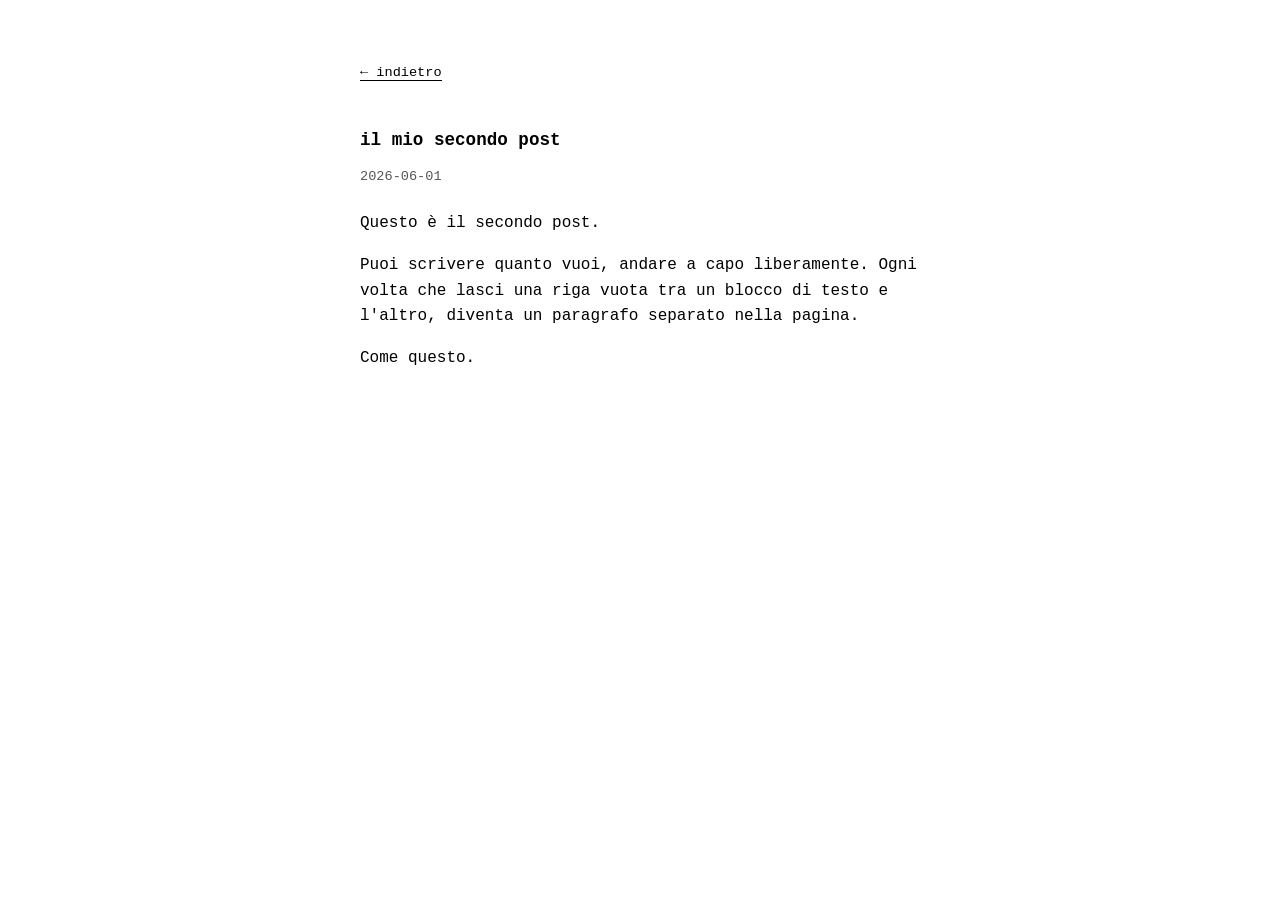
==== posts/2026-06-01-secondo-post.html @ d2d7e6b6 "primo caricamento del sito" ====
<!DOCTYPE html>
<html lang="it">
<head>
  <meta charset="utf-8">
  <meta name="viewport" content="width=device-width, initial-scale=1">
  <title>il mio secondo post</title>
  <link rel="stylesheet" href="../stile.css">
</head>
<body>
  <nav><a href="../index.html">← indietro</a></nav>
  <article>
    <h1>il mio secondo post</h1>
    <p class="data">2026-06-01</p>
    
    <p>Questo è il secondo post.</p>
<p>Puoi scrivere quanto vuoi, andare a capo liberamente. Ogni volta che lasci una riga vuota tra un blocco di testo e l'altro, diventa un paragrafo separato nella pagina.</p>
<p>Come questo.</p>
  </article>
</body>
</html>
---- stile.css ----
/* reset: togli tutto quello che il browser aggiunge di suo */
* {
  margin: 0;
  padding: 0;
  box-sizing: border-box;
}

body {
  background: #ffffff;
  color: #000000;
  font-family: "Courier New", Courier, monospace;
  font-size: 16px;
  line-height: 1.6;
  max-width: 600px;
  margin: 60px auto;
  padding: 0 20px;
}

/* titolo principale della homepage */
h1 {
  font-size: 1.2rem;
  font-weight: normal;
  text-transform: lowercase;
  border-bottom: 1px solid #000;
  padding-bottom: 8px;
  margin-bottom: 32px;
}

/* titolo del singolo post */
article h1 {
  font-size: 1.1rem;
  font-weight: bold;
  border-bottom: none;
  margin-bottom: 4px;
}

/* data sotto il titolo */
.data {
  font-size: 0.85rem;
  color: #555;
  margin-bottom: 24px;
}

/* lista dei post in homepage */
ul {
  list-style: none;
}

ul li {
  margin-bottom: 12px;
}

ul li a {
  color: #000;
  text-decoration: underline;
}

ul li a:hover {
  background: #000;
  color: #fff;
}

/* link "← indietro" */
nav {
  margin-bottom: 40px;
}

nav a {
  color: #000;
  text-decoration: none;
  font-size: 0.85rem;
  border-bottom: 1px solid #000;
}

nav a:hover {
  background: #000;
  color: #fff;
}

/* paragrafi del testo */
p {
  margin-bottom: 16px;
}

/* foto nel post */
img {
  display: block;
  max-width: 100%;
  margin: 24px 0;
  border: 1px solid #000;
}
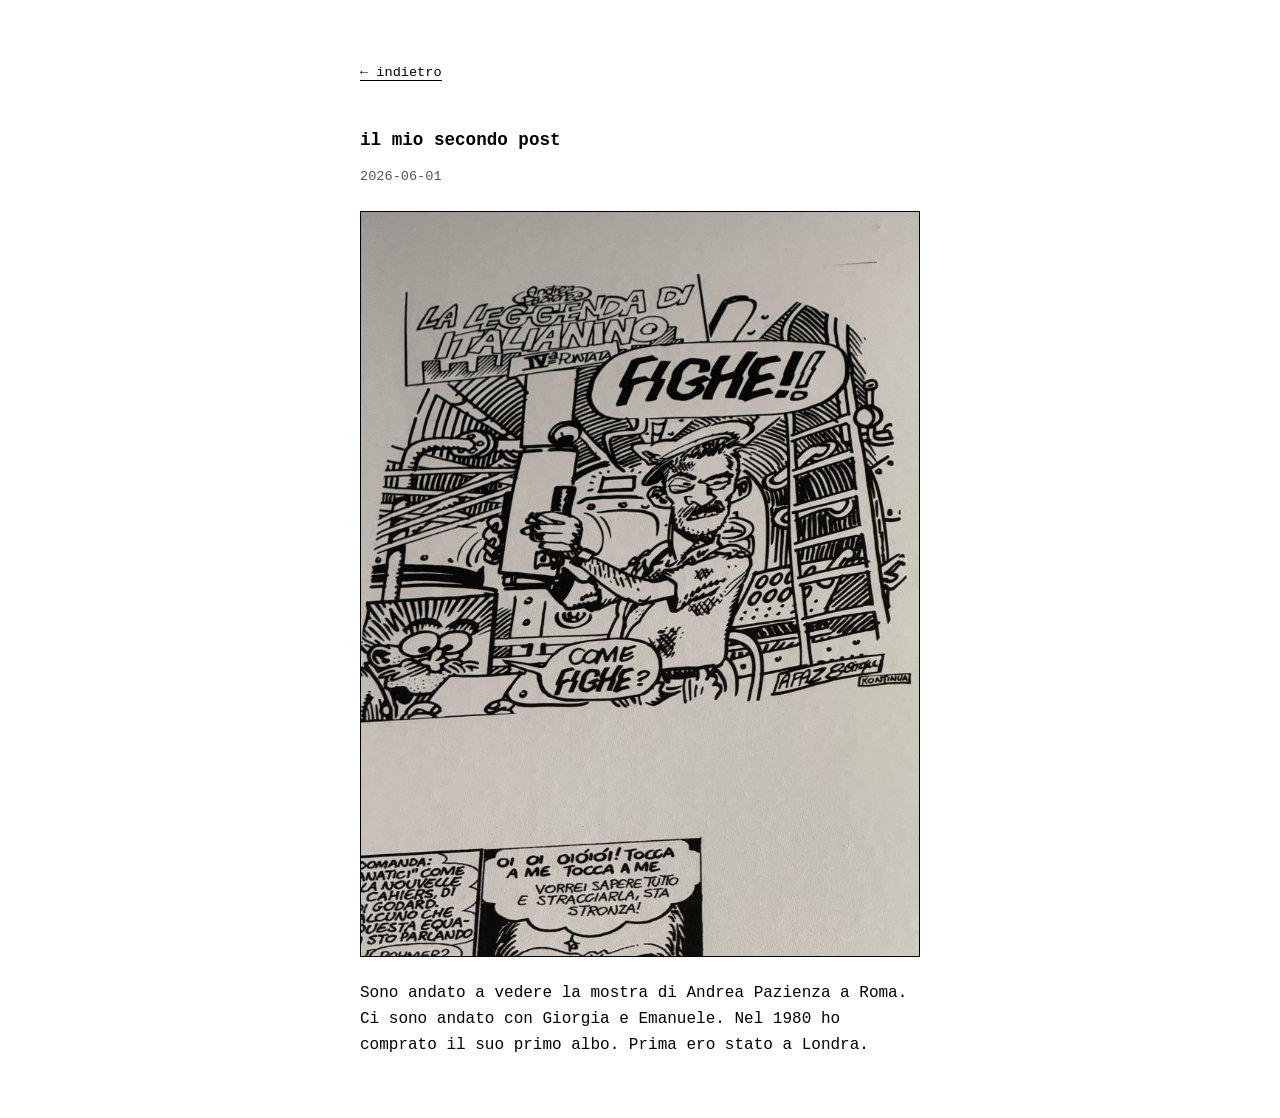
==== commit 816f8162: "nuovo post" ====
--- a/posts/2026-06-01-secondo-post.html
+++ b/posts/2026-06-01-secondo-post.html
@@ -11,10 +11,9 @@
   <article>
     <h1>il mio secondo post</h1>
     <p class="data">2026-06-01</p>
-    
-    <p>Questo è il secondo post.</p>
-<p>Puoi scrivere quanto vuoi, andare a capo liberamente. Ogni volta che lasci una riga vuota tra un blocco di testo e l'altro, diventa un paragrafo separato nella pagina.</p>
-<p>Come questo.</p>
+    <img src="../foto/fighe.jpeg" alt="">
+    <p>Sono andato a vedere la mostra di Andrea Pazienza a Roma. Ci sono andato con Giorgia e Emanuele.
+Nel 1980 ho comprato il suo primo albo. Prima ero stato a Londra.</p>
   </article>
 </body>
 </html>
